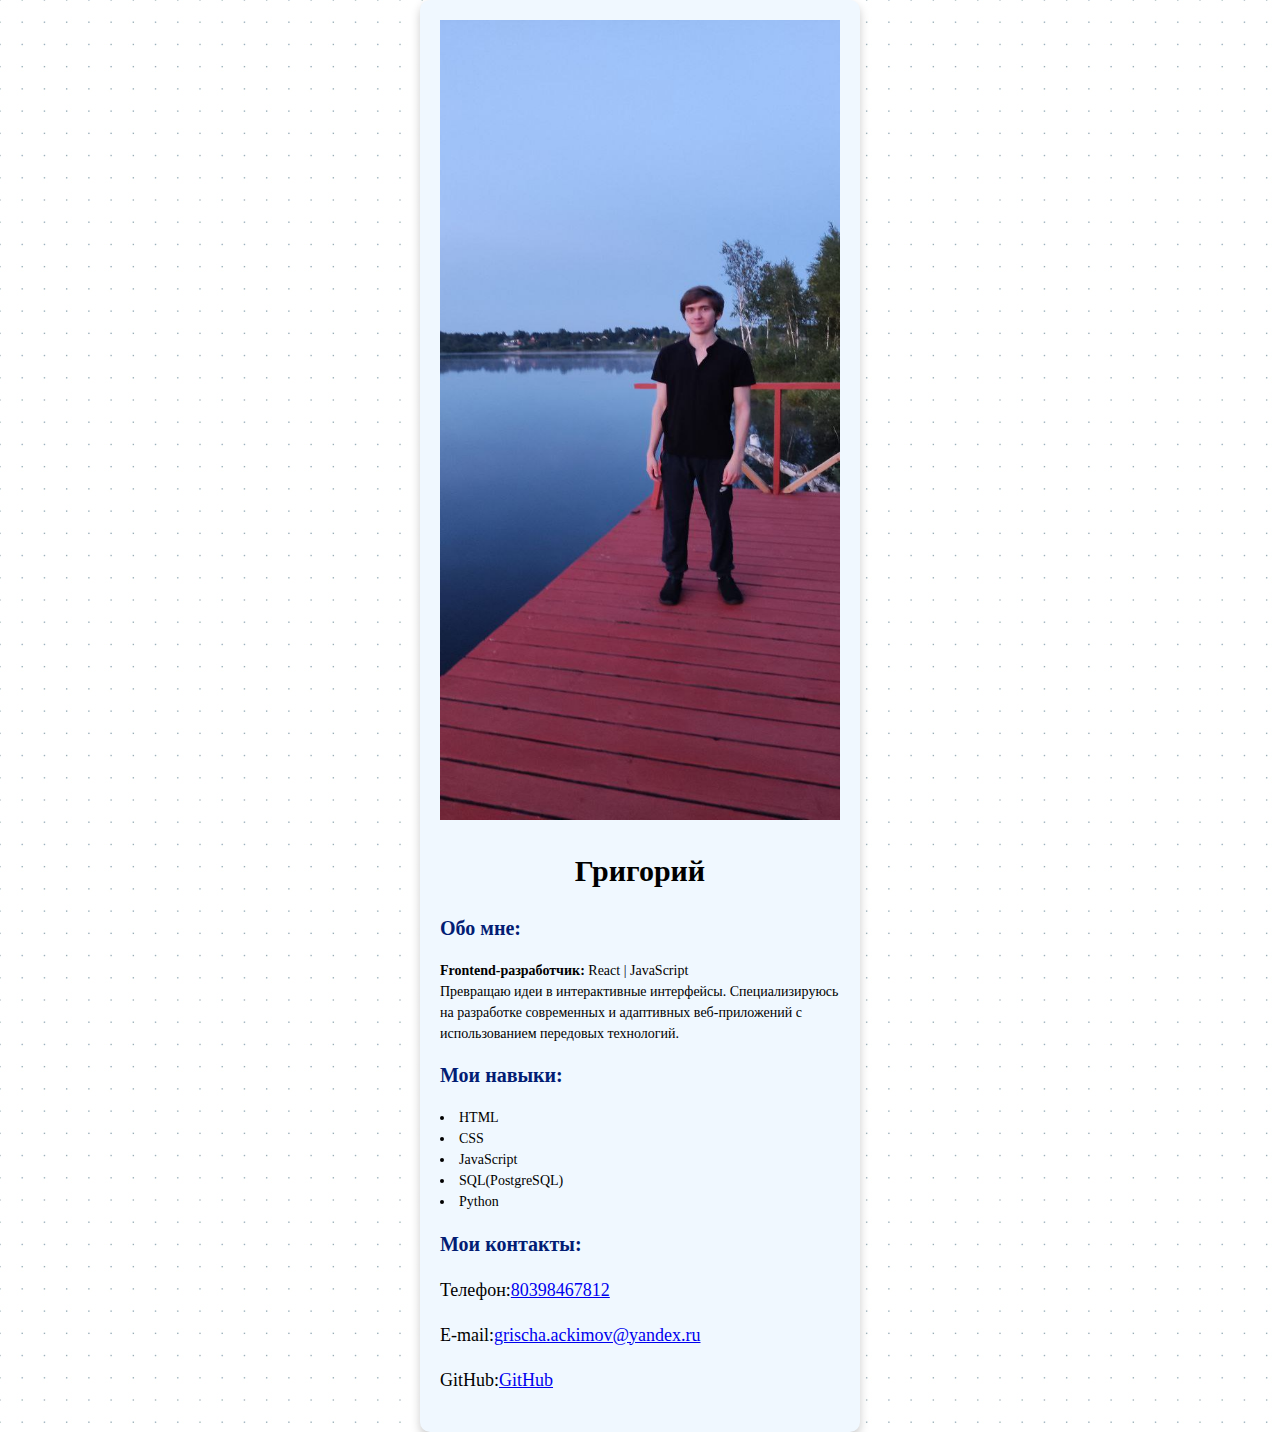
==== html/index.html @ b77fb443 "Card" ====
<!DOCTYPE html>
<html lang="en">
<head>
    <meta charset="UTF-8">
    <link rel="stylesheet" href="../css/style.css">
    <title>Business Card Website(Akimov)</title>
</head>
<body>
    <div class="card">
        <img class="card_photo" src="../img/photo_2024-08-13_23-32-15.jpg" alt="photo" width="400" height="800">
        <h1 class="card-title">Григорий</h1>
        <div class="card-text">
            <h2 class="card-subtitle">Обо мне:</h2>
            <p>
                <strong>Frontend-разработчик:</strong> React | JavaScript <br>Превращаю идеи в интерактивные интерфейсы.
                Специализируюсь на разработке современных и адаптивных веб-приложений с использованием передовых технологий.

            </p>
        </div>
        <h2 class="card-subtitle">Мои навыки:</h2>
        <ul class="card-list">
            <li>HTML</li>
            <li>CSS</li>
            <li>JavaScript</li>
            <li>SQL(PostgreSQL)</li>
            <li>Python</li>
        </ul>
        <h2 class="card-subtitle">Мои контакты:</h2>
        <p>Телефон:<a href="#">80398467812</a></p>
        <p>E-mail:<a href="#">grischa.ackimov@yandex.ru</a></p>
        <p>GitHub:<a href="https://github.com/JoWiry">GitHub</a></p>
    </div>
</body>
</html>
---- css/style.css ----
body{
    margin: 0;
    background: url("../img/pattern.png");
    font-family: Tahoma;
    line-height: 1.5;
    font-size: 18px;
}

.card {
    width: 400px;
    margin: 0 auto;
    background-color: aliceblue;
    box-shadow: 0 5px 10px
    #ccc;
    border-radius: 10px;
    padding:20px;
}

.card-photo {
    display: block;
    width: 200px;
    height: 300px;
    border-radius: 50%;
    margin: 0 auto;
}

.card-title {
    font-size: 30px;
    text-align: center;
    color: #000000;
}

.card-text {
    font-size: 14px;
}

.card-subtitle {
    font-size: 20px;
    color: #031d74;
}

.card-list {
    padding-left: 0;
    list-style-position: inside;
    font-size: 14px;
}
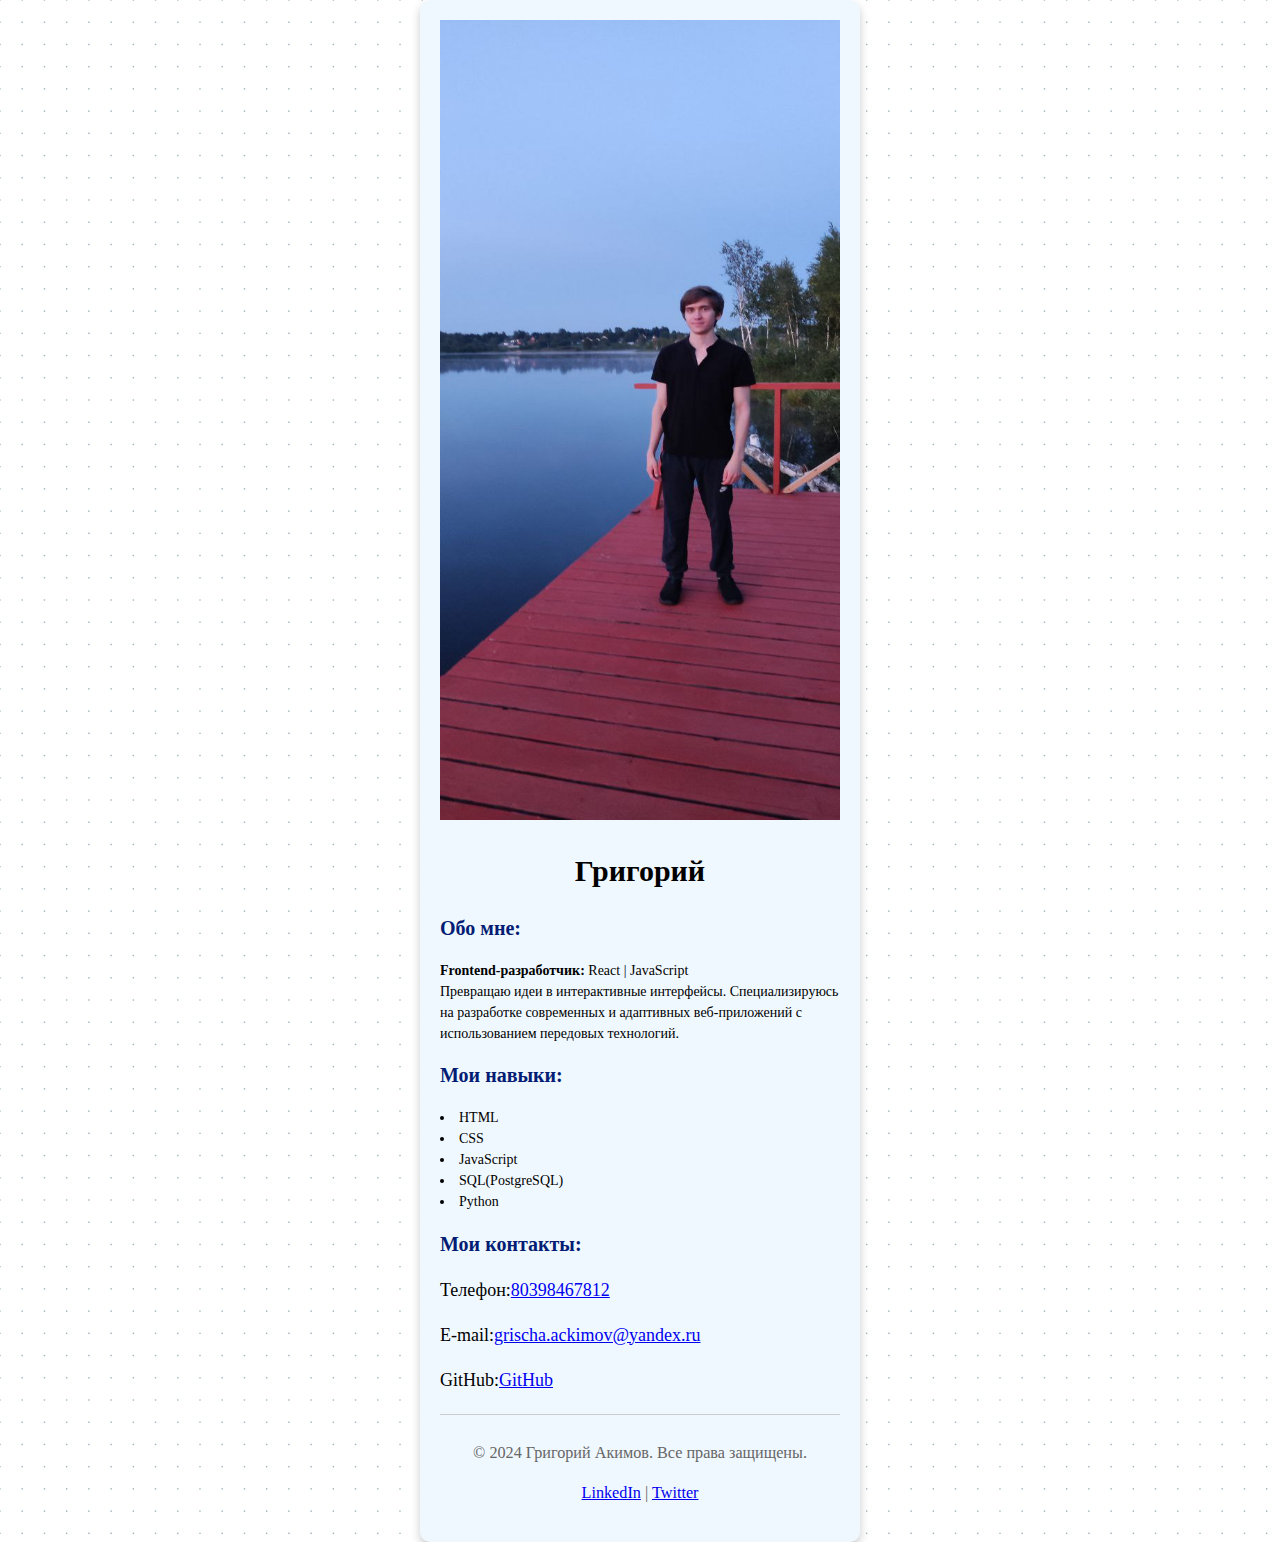
==== commit 8951a49c: "Card" ====
--- a/html/index.html
+++ b/html/index.html
@@ -29,6 +29,12 @@
         <p>Телефон:<a href="#">80398467812</a></p>
         <p>E-mail:<a href="#">grischa.ackimov@yandex.ru</a></p>
         <p>GitHub:<a href="https://github.com/JoWiry">GitHub</a></p>
+        <!-- Подвал внутри карточки -->
+         <footer>
+            <footer class="card-footer">
+                <p>&copy; 2024 Григорий Акимов. Все права защищены.</p>
+                <p><a href="https://www.linkedin.com/in/yourprofile">LinkedIn</a> | <a href="https://twitter.com/yourprofile">Twitter</a></p>
+         </footer>
     </div>
 </body>
 </html>--- a/css/style.css
+++ b/css/style.css
@@ -43,4 +43,13 @@
     padding-left: 0;
     list-style-position: inside;
     font-size: 14px;
+}
+
+.card-footer {
+    margin-top: 20px;
+    padding-top: 10px;
+    border-top: 1px solid #ccc;
+    text-align: center;
+    font-size: 0.9em;
+    color: #666;
 }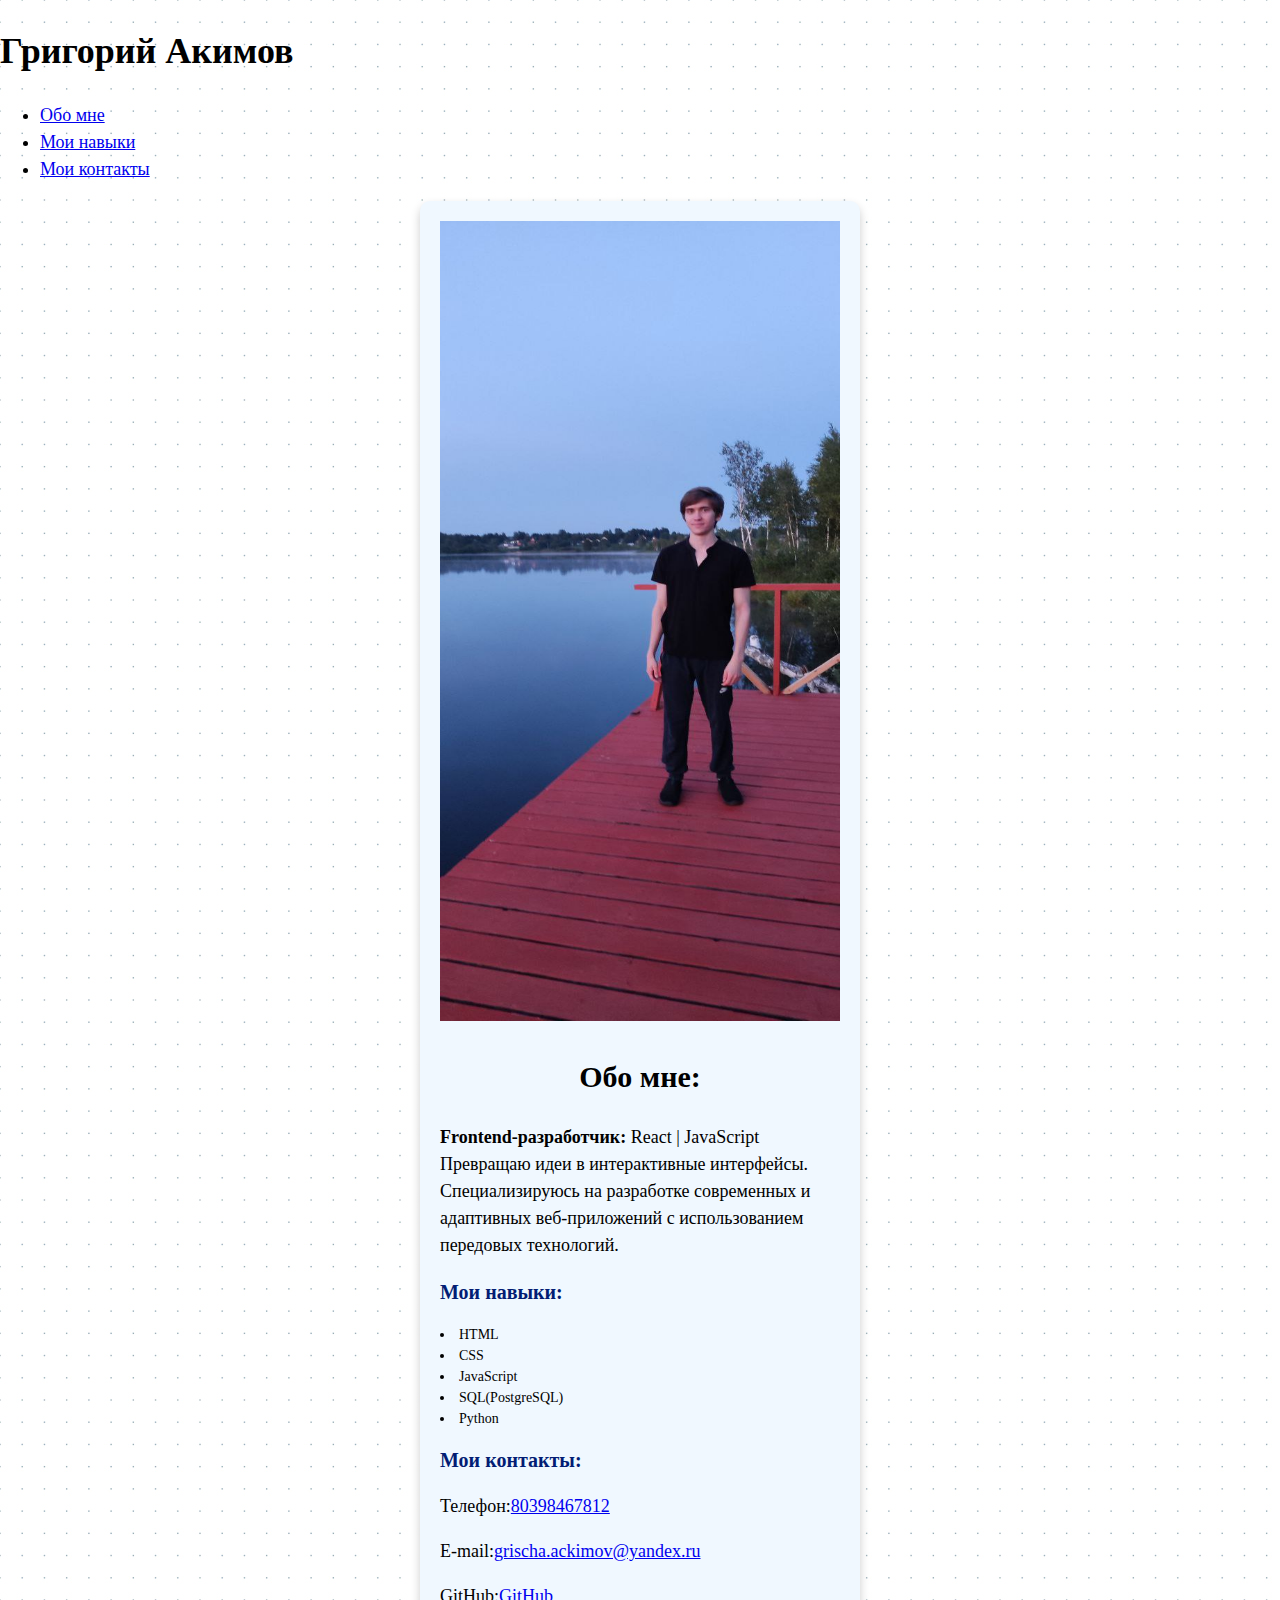
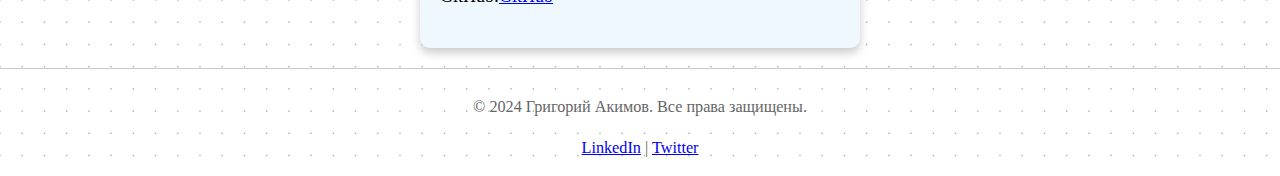
==== commit 1b86c4d2: "Card" ====
--- a/html/index.html
+++ b/html/index.html
@@ -6,35 +6,59 @@
     <title>Business Card Website(Akimov)</title>
 </head>
 <body>
-    <div class="card">
-        <img class="card_photo" src="../img/photo_2024-08-13_23-32-15.jpg" alt="photo" width="400" height="800">
-        <h1 class="card-title">Григорий</h1>
-        <div class="card-text">
-            <h2 class="card-subtitle">Обо мне:</h2>
-            <p>
-                <strong>Frontend-разработчик:</strong> React | JavaScript <br>Превращаю идеи в интерактивные интерфейсы.
-                Специализируюсь на разработке современных и адаптивных веб-приложений с использованием передовых технологий.
+    <!-- Заголовок страницы -->
+    <header>
+        <h1>Григорий Акимов</h1>
+        <!-- Навигационное меню -->
+        <nav>
+            <ul>
+                <li><a href="#about">Обо мне</a></li>
+                <li><a href="#skills">Мои навыки</a></li>
+                <li><a href="#contacts">Мои контакты</a></li>
+            </ul>
+        </nav>
+    </header>
 
-            </p>
+    <!-- Основной контент -->
+    <main>
+        <div class="card">
+            <img class="card_photo" src="../img/photo_2024-08-13_23-32-15.jpg" alt="photo" width="400" height="800">
+            
+            <!-- Раздел "Обо мне" -->
+            <section id="about">
+                <h2 class="card-title">Обо мне:</h2>
+                <p>
+                    <strong>Frontend-разработчик:</strong> React | JavaScript <br>Превращаю идеи в интерактивные интерфейсы.
+                    Специализируюсь на разработке современных и адаптивных веб-приложений с использованием передовых технологий.
+                </p>
+            </section>
+            
+            <!-- Раздел "Мои навыки" -->
+            <section id="skills">
+                <h2 class="card-subtitle">Мои навыки:</h2>
+                <ul class="card-list">
+                    <li>HTML</li>
+                    <li>CSS</li>
+                    <li>JavaScript</li>
+                    <li>SQL(PostgreSQL)</li>
+                    <li>Python</li>
+                </ul>
+            </section>
+            
+            <!-- Раздел "Мои контакты" -->
+            <section id="contacts">
+                <h2 class="card-subtitle">Мои контакты:</h2>
+                <p>Телефон:<a href="tel:+80398467812">80398467812</a></p>
+                <p>E-mail:<a href="mailto:grischa.ackimov@yandex.ru">grischa.ackimov@yandex.ru</a></p>
+                <p>GitHub:<a href="https://github.com/JoWiry">GitHub</a></p>
+            </section>
         </div>
-        <h2 class="card-subtitle">Мои навыки:</h2>
-        <ul class="card-list">
-            <li>HTML</li>
-            <li>CSS</li>
-            <li>JavaScript</li>
-            <li>SQL(PostgreSQL)</li>
-            <li>Python</li>
-        </ul>
-        <h2 class="card-subtitle">Мои контакты:</h2>
-        <p>Телефон:<a href="#">80398467812</a></p>
-        <p>E-mail:<a href="#">grischa.ackimov@yandex.ru</a></p>
-        <p>GitHub:<a href="https://github.com/JoWiry">GitHub</a></p>
-        <!-- Подвал внутри карточки -->
-         <footer>
-            <footer class="card-footer">
-                <p>&copy; 2024 Григорий Акимов. Все права защищены.</p>
-                <p><a href="https://www.linkedin.com/in/yourprofile">LinkedIn</a> | <a href="https://twitter.com/yourprofile">Twitter</a></p>
-         </footer>
-    </div>
+    </main>
+
+    <!-- Подвал -->
+    <footer class="card-footer">
+        <p>&copy; 2024 Григорий Акимов. Все права защищены.</p>
+        <p><a href="https://www.linkedin.com/in/yourprofile">LinkedIn</a> | <a href="https://twitter.com/yourprofile">Twitter</a></p>
+    </footer>
 </body>
 </html>